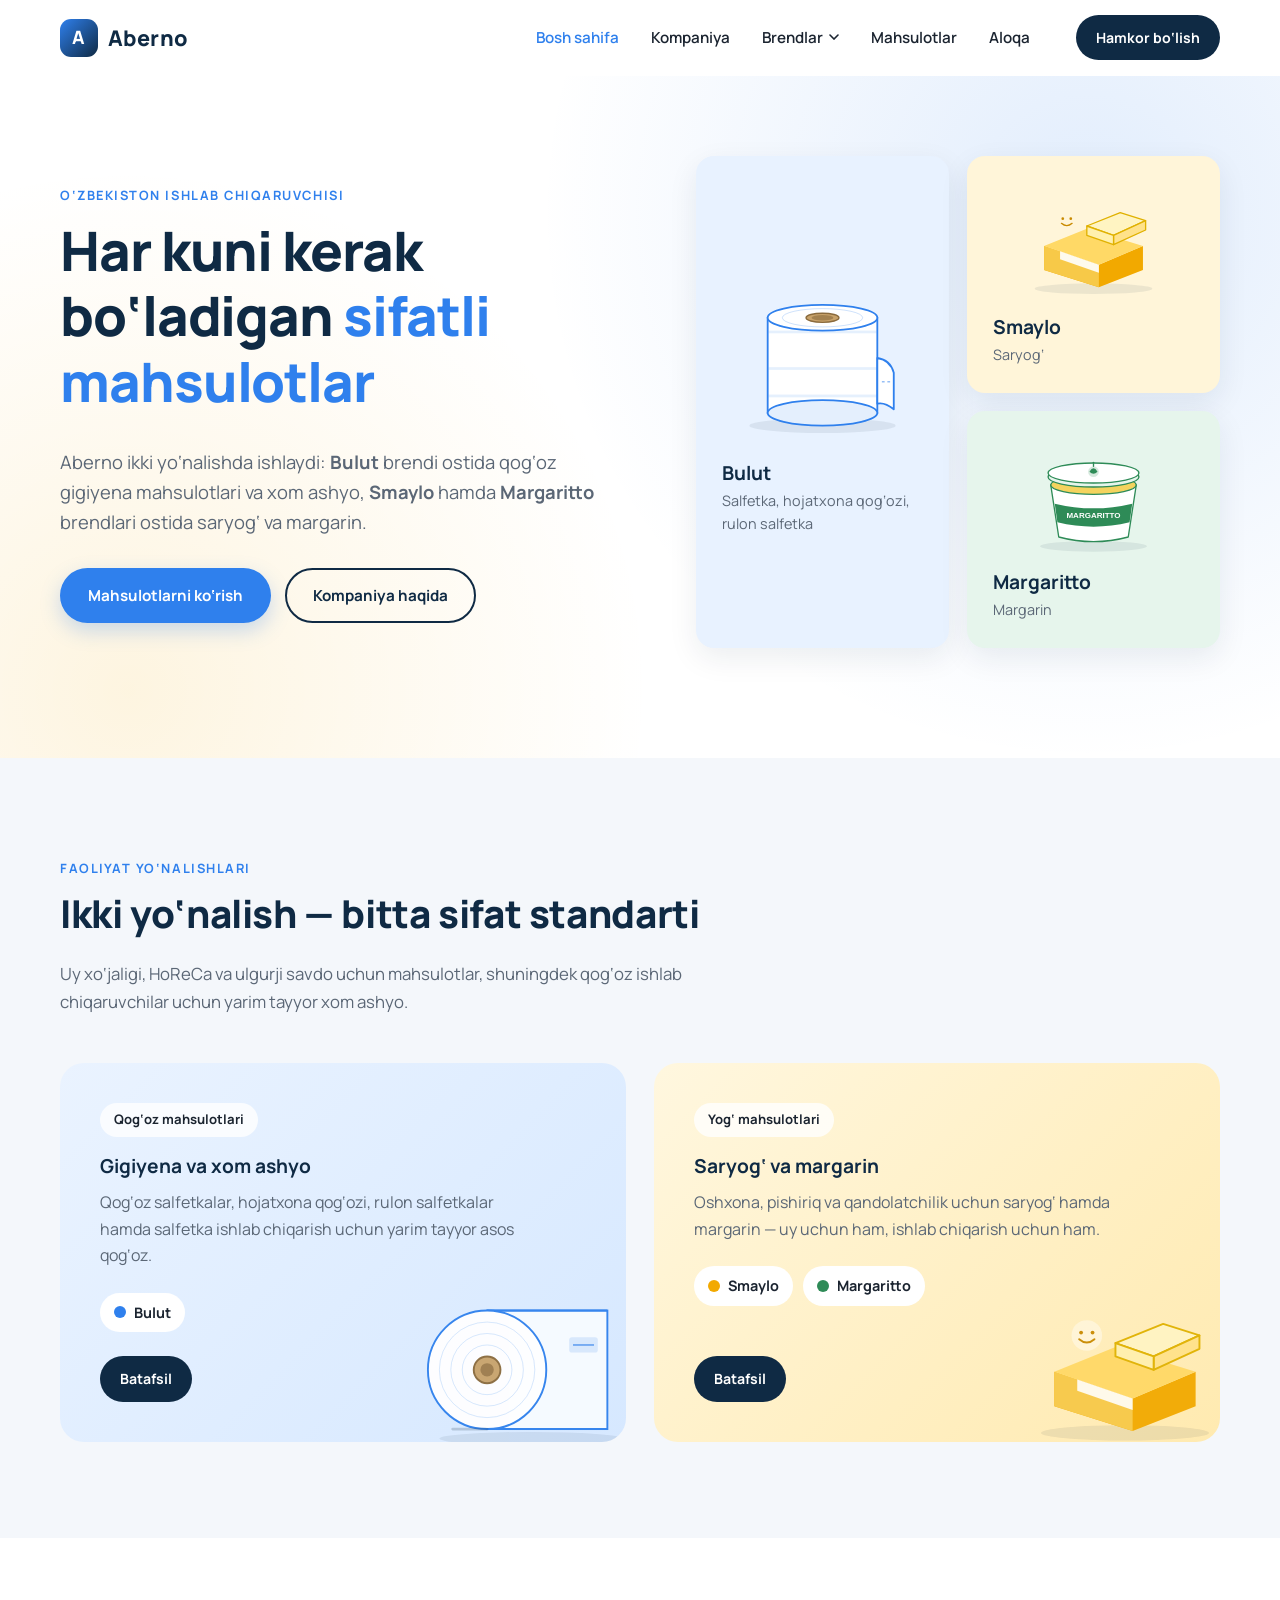
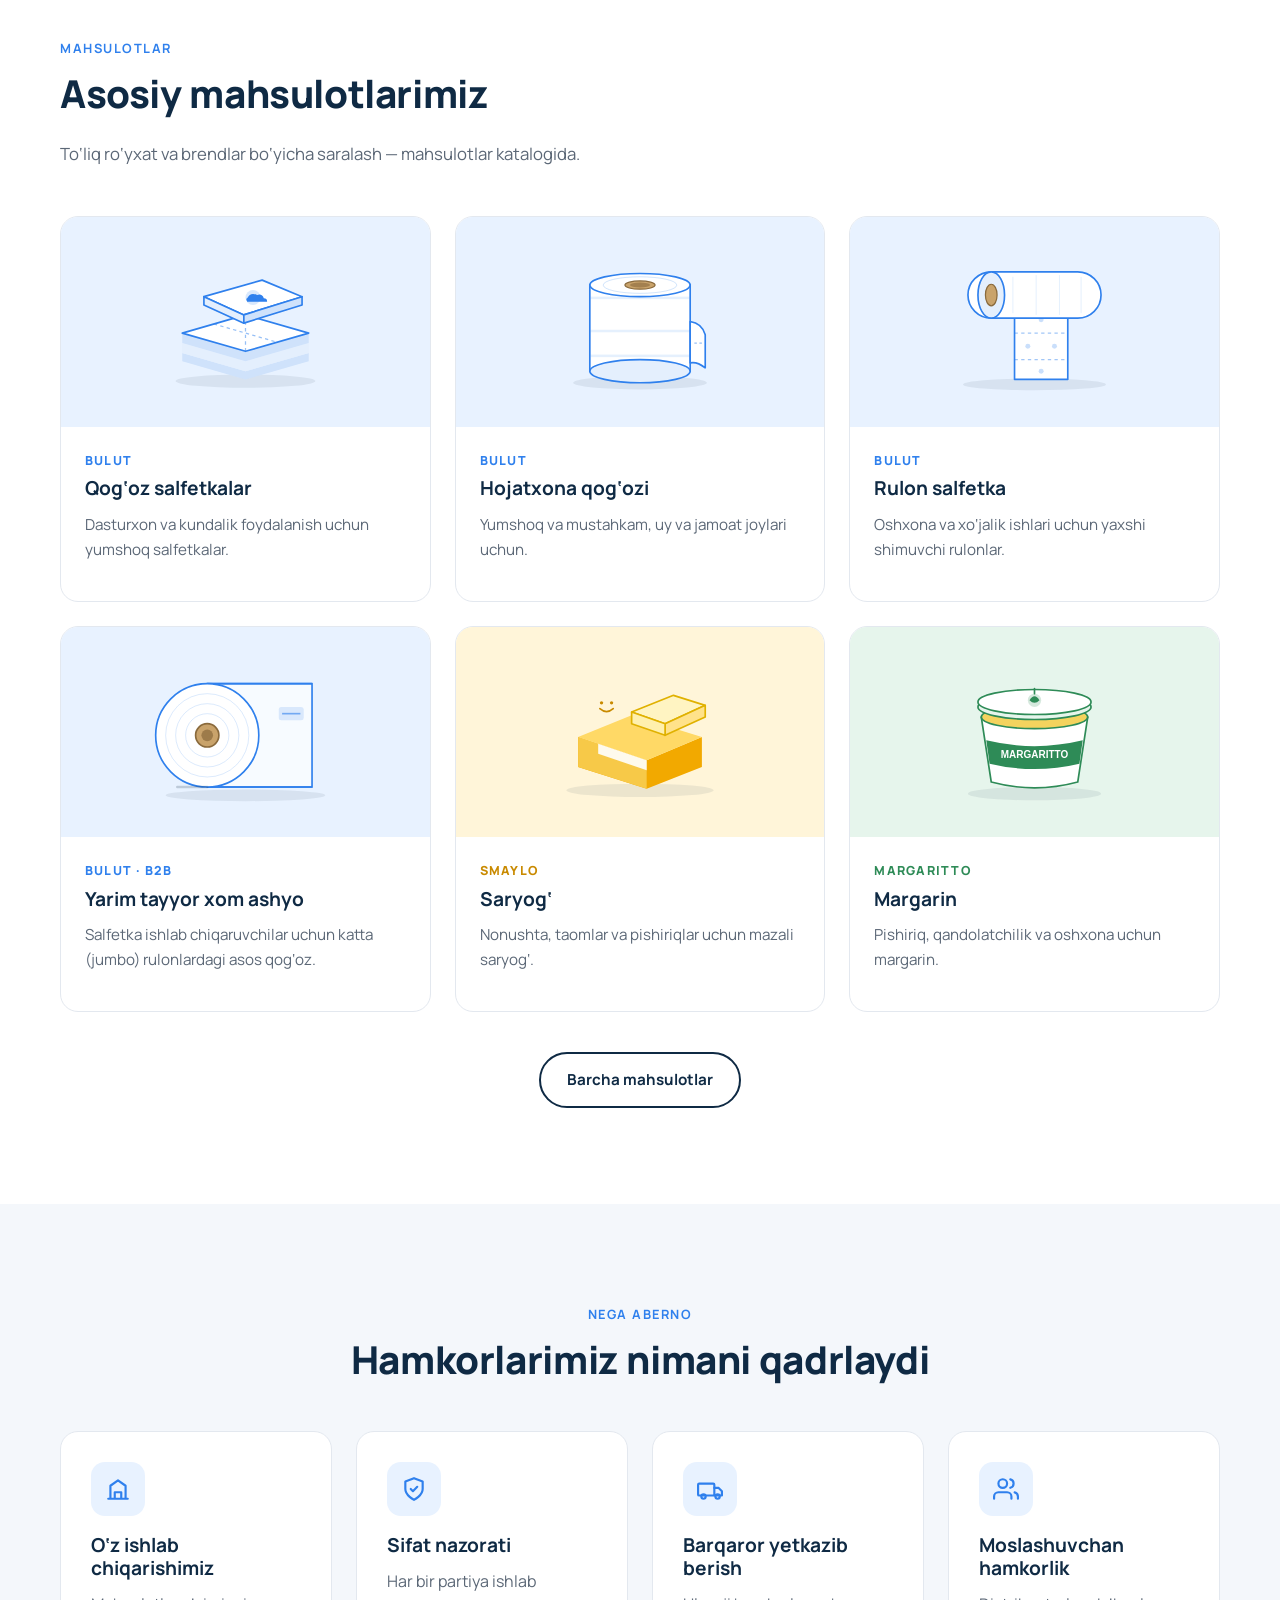
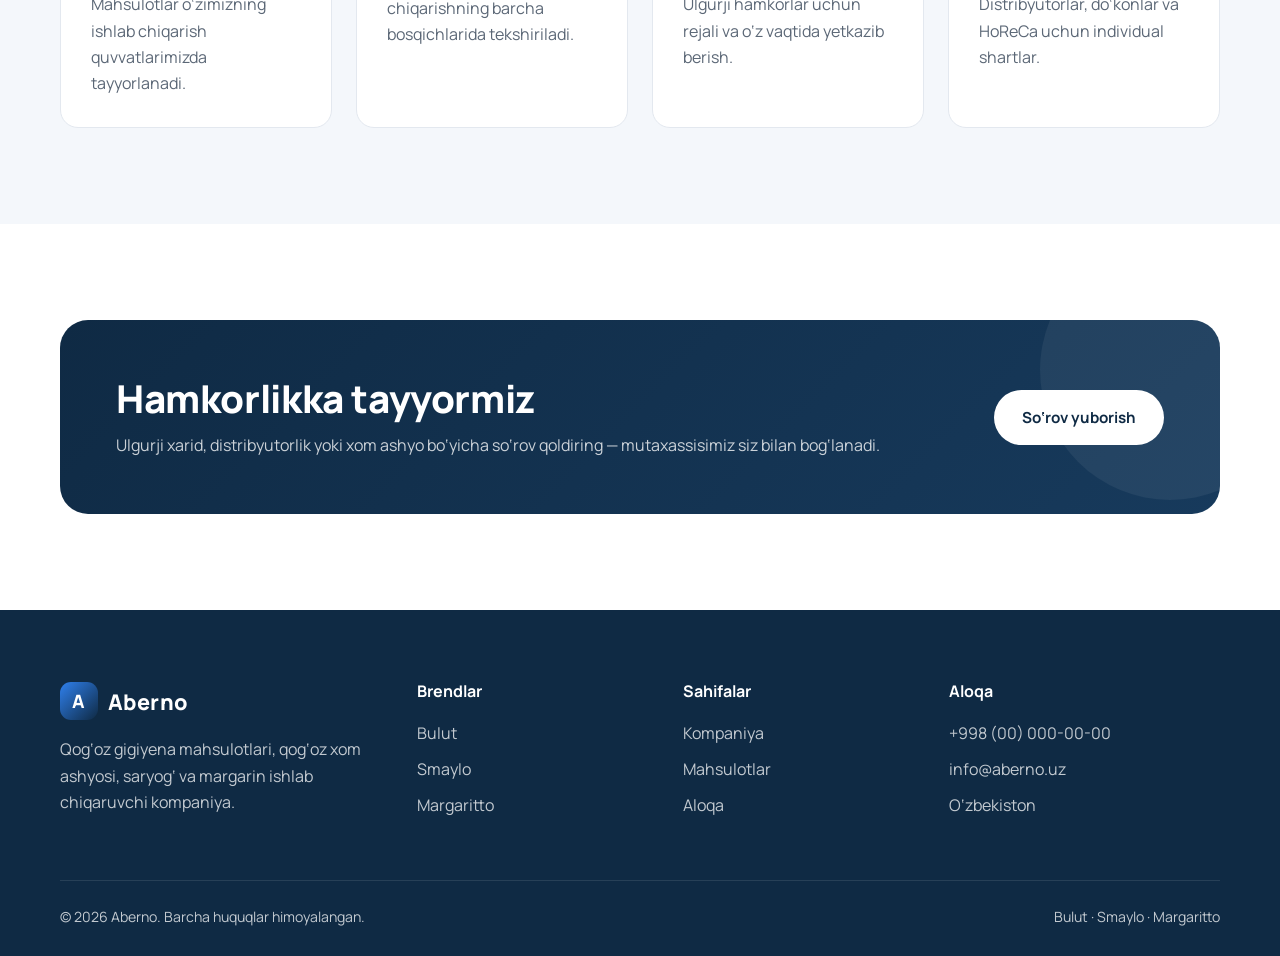
==== index.html @ 09df4577 "Aberno sayti: 7 sahifa, uslublar, skriptlar va rasmlar" ====
<!DOCTYPE html>
<html lang="uz">
<head>
  <meta charset="UTF-8">
  <meta name="viewport" content="width=device-width, initial-scale=1.0">
  <title>Aberno — qog‘oz va yog‘ mahsulotlari ishlab chiqaruvchi</title>
  <meta name="description" content="Aberno — Bulut brendi ostida qog‘oz salfetka, hojatxona qog‘ozi, rulon salfetka va xom ashyo; Smaylo va Margaritto brendlari ostida saryog‘ va margarin ishlab chiqaradi.">
  <link rel="icon" href="img/favicon.svg" type="image/svg+xml">
  <link rel="preconnect" href="https://fonts.googleapis.com">
  <link rel="preconnect" href="https://fonts.gstatic.com" crossorigin>
  <link href="https://fonts.googleapis.com/css2?family=Manrope:wght@400;500;600;700;800&display=swap" rel="stylesheet">
  <link rel="stylesheet" href="css/style.css">
</head>
<body>

  <!-- ===== Header ===== -->
  <header class="header">
    <div class="container header__inner">
      <a href="index.html" class="logo"><span class="logo__mark">A</span>Aberno</a>

      <nav class="nav" id="nav" aria-label="Asosiy menyu">
        <a href="index.html" class="nav__link">Bosh sahifa</a>
        <a href="about.html" class="nav__link">Kompaniya</a>
        <div class="nav__item">
          <button class="nav__link drop-toggle" aria-expanded="false" aria-haspopup="true">
            Brendlar
            <svg class="nav__caret" viewBox="0 0 10 6" fill="none"><path d="M1 1l4 4 4-4" stroke="currentColor" stroke-width="1.6" stroke-linecap="round"/></svg>
          </button>
          <div class="dropdown">
            <a href="bulut.html" class="dropdown__link"><span class="dot dot--bulut"></span><span><strong>Bulut</strong><small>Qog‘oz gigiyena mahsulotlari</small></span></a>
            <a href="smaylo.html" class="dropdown__link"><span class="dot dot--smaylo"></span><span><strong>Smaylo</strong><small>Saryog‘</small></span></a>
            <a href="margaritto.html" class="dropdown__link"><span class="dot dot--margaritto"></span><span><strong>Margaritto</strong><small>Margarin</small></span></a>
          </div>
        </div>
        <a href="products.html" class="nav__link">Mahsulotlar</a>
        <a href="contact.html" class="nav__link">Aloqa</a>
      </nav>

      <a href="contact.html" class="btn btn--dark btn--sm header__cta">Hamkor bo‘lish</a>
      <button class="burger" aria-label="Menyuni ochish" aria-controls="nav" aria-expanded="false"><span></span></button>
    </div>
  </header>

  <main>
    <!-- ===== Hero ===== -->
    <section class="hero">
      <div class="container hero__grid">
        <div class="reveal">
          <span class="eyebrow">O‘zbekiston ishlab chiqaruvchisi</span>
          <h1 class="hero__title">Har kuni kerak bo‘ladigan <span>sifatli mahsulotlar</span></h1>
          <p class="hero__lead">Aberno ikki yo‘nalishda ishlaydi: <strong>Bulut</strong> brendi ostida qog‘oz gigiyena mahsulotlari va xom ashyo, <strong>Smaylo</strong> hamda <strong>Margaritto</strong> brendlari ostida saryog‘ va margarin.</p>
          <div class="hero__actions">
            <a href="products.html" class="btn btn--primary">Mahsulotlarni ko‘rish</a>
            <a href="about.html" class="btn btn--outline">Kompaniya haqida</a>
          </div>
        </div>

        <div class="hero__visual reveal">
          <a href="bulut.html" class="hero-card hero-card--bulut">
            <img src="img/toilet-roll.svg" alt="Bulut hojatxona qog‘ozi">
            <h3>Bulut</h3>
            <p>Salfetka, hojatxona qog‘ozi, rulon salfetka</p>
          </a>
          <a href="smaylo.html" class="hero-card hero-card--smaylo">
            <img src="img/butter.svg" alt="Smaylo saryog‘i">
            <h3>Smaylo</h3>
            <p>Saryog‘</p>
          </a>
          <a href="margaritto.html" class="hero-card hero-card--margaritto">
            <img src="img/margarine.svg" alt="Margaritto margarini">
            <h3>Margaritto</h3>
            <p>Margarin</p>
          </a>
        </div>
      </div>
    </section>

    <!-- ===== Yo'nalishlar ===== -->
    <section class="section section--soft">
      <div class="container">
        <div class="section-head reveal">
          <span class="eyebrow">Faoliyat yo‘nalishlari</span>
          <h2>Ikki yo‘nalish — bitta sifat standarti</h2>
          <p>Uy xo‘jaligi, HoReCa va ulgurji savdo uchun mahsulotlar, shuningdek qog‘oz ishlab chiqaruvchilar uchun yarim tayyor xom ashyo.</p>
        </div>

        <div class="directions">
          <article class="direction direction--paper reveal">
            <span class="direction__tag">Qog‘oz mahsulotlari</span>
            <h3>Gigiyena va xom ashyo</h3>
            <p>Qog‘oz salfetkalar, hojatxona qog‘ozi, rulon salfetkalar hamda salfetka ishlab chiqarish uchun yarim tayyor asos qog‘oz.</p>
            <div class="direction__brands">
              <a href="bulut.html" class="chip"><span class="dot dot--bulut"></span>Bulut</a>
            </div>
            <a href="bulut.html" class="btn btn--dark btn--sm">Batafsil</a>
            <img class="direction__img" src="img/jumbo-roll.svg" alt="" aria-hidden="true">
          </article>

          <article class="direction direction--dairy reveal">
            <span class="direction__tag">Yog‘ mahsulotlari</span>
            <h3>Saryog‘ va margarin</h3>
            <p>Oshxona, pishiriq va qandolatchilik uchun saryog‘ hamda margarin — uy uchun ham, ishlab chiqarish uchun ham.</p>
            <div class="direction__brands">
              <a href="smaylo.html" class="chip"><span class="dot dot--smaylo"></span>Smaylo</a>
              <a href="margaritto.html" class="chip"><span class="dot dot--margaritto"></span>Margaritto</a>
            </div>
            <a href="products.html#yog" class="btn btn--dark btn--sm">Batafsil</a>
            <img class="direction__img" src="img/butter.svg" alt="" aria-hidden="true">
          </article>
        </div>
      </div>
    </section>

    <!-- ===== Mahsulotlar ===== -->
    <section class="section">
      <div class="container">
        <div class="section-head reveal">
          <span class="eyebrow">Mahsulotlar</span>
          <h2>Asosiy mahsulotlarimiz</h2>
          <p>To‘liq ro‘yxat va brendlar bo‘yicha saralash — mahsulotlar katalogida.</p>
        </div>

        <div class="grid grid--3">
          <article class="product reveal" data-brand="bulut">
            <div class="product__media"><img src="img/napkin.svg" alt="Qog‘oz salfetka"></div>
            <div class="product__body">
              <span class="product__brand">Bulut</span>
              <h3>Qog‘oz salfetkalar</h3>
              <p>Dasturxon va kundalik foydalanish uchun yumshoq salfetkalar.</p>
            </div>
          </article>
          <article class="product reveal" data-brand="bulut">
            <div class="product__media"><img src="img/toilet-roll.svg" alt="Hojatxona qog‘ozi"></div>
            <div class="product__body">
              <span class="product__brand">Bulut</span>
              <h3>Hojatxona qog‘ozi</h3>
              <p>Yumshoq va mustahkam, uy va jamoat joylari uchun.</p>
            </div>
          </article>
          <article class="product reveal" data-brand="bulut">
            <div class="product__media"><img src="img/towel-roll.svg" alt="Rulon salfetka"></div>
            <div class="product__body">
              <span class="product__brand">Bulut</span>
              <h3>Rulon salfetka</h3>
              <p>Oshxona va xo‘jalik ishlari uchun yaxshi shimuvchi rulonlar.</p>
            </div>
          </article>
          <article class="product reveal" data-brand="bulut">
            <div class="product__media"><img src="img/jumbo-roll.svg" alt="Yarim tayyor qog‘oz rulon"></div>
            <div class="product__body">
              <span class="product__brand">Bulut · B2B</span>
              <h3>Yarim tayyor xom ashyo</h3>
              <p>Salfetka ishlab chiqaruvchilar uchun katta (jumbo) rulonlardagi asos qog‘oz.</p>
            </div>
          </article>
          <article class="product reveal" data-brand="smaylo">
            <div class="product__media"><img src="img/butter.svg" alt="Smaylo saryog‘i"></div>
            <div class="product__body">
              <span class="product__brand">Smaylo</span>
              <h3>Saryog‘</h3>
              <p>Nonushta, taomlar va pishiriqlar uchun mazali saryog‘.</p>
            </div>
          </article>
          <article class="product reveal" data-brand="margaritto">
            <div class="product__media"><img src="img/margarine.svg" alt="Margaritto margarini"></div>
            <div class="product__body">
              <span class="product__brand">Margaritto</span>
              <h3>Margarin</h3>
              <p>Pishiriq, qandolatchilik va oshxona uchun margarin.</p>
            </div>
          </article>
        </div>

        <div style="text-align:center; margin-top:40px;">
          <a href="products.html" class="btn btn--outline">Barcha mahsulotlar</a>
        </div>
      </div>
    </section>

    <!-- ===== Nega Aberno ===== -->
    <section class="section section--soft">
      <div class="container">
        <div class="section-head section-head--center reveal">
          <span class="eyebrow">Nega Aberno</span>
          <h2>Hamkorlarimiz nimani qadrlaydi</h2>
        </div>
        <div class="grid grid--4">
          <div class="card reveal">
            <div class="card__icon"><svg viewBox="0 0 24 24" fill="none" stroke="currentColor" stroke-width="2" stroke-linecap="round" stroke-linejoin="round"><path d="M3 21h18M5 21V9l7-5 7 5v12M9 21v-6h6v6"/></svg></div>
            <h3>O‘z ishlab chiqarishimiz</h3>
            <p>Mahsulotlar o‘zimizning ishlab chiqarish quvvatlarimizda tayyorlanadi.</p>
          </div>
          <div class="card reveal">
            <div class="card__icon"><svg viewBox="0 0 24 24" fill="none" stroke="currentColor" stroke-width="2" stroke-linecap="round" stroke-linejoin="round"><path d="M12 22s8-4 8-10V5l-8-3-8 3v7c0 6 8 10 8 10z"/><path d="M9 12l2 2 4-4"/></svg></div>
            <h3>Sifat nazorati</h3>
            <p>Har bir partiya ishlab chiqarishning barcha bosqichlarida tekshiriladi.</p>
          </div>
          <div class="card reveal">
            <div class="card__icon"><svg viewBox="0 0 24 24" fill="none" stroke="currentColor" stroke-width="2" stroke-linecap="round" stroke-linejoin="round"><rect x="1" y="7" width="15" height="11" rx="1"/><path d="M16 11h4l3 3v4h-7"/><circle cx="6" cy="19" r="2"/><circle cx="19" cy="19" r="2"/></svg></div>
            <h3>Barqaror yetkazib berish</h3>
            <p>Ulgurji hamkorlar uchun rejali va o‘z vaqtida yetkazib berish.</p>
          </div>
          <div class="card reveal">
            <div class="card__icon"><svg viewBox="0 0 24 24" fill="none" stroke="currentColor" stroke-width="2" stroke-linecap="round" stroke-linejoin="round"><path d="M17 21v-2a4 4 0 0 0-4-4H5a4 4 0 0 0-4 4v2"/><circle cx="9" cy="7" r="4"/><path d="M23 21v-2a4 4 0 0 0-3-3.87M16 3.13a4 4 0 0 1 0 7.75"/></svg></div>
            <h3>Moslashuvchan hamkorlik</h3>
            <p>Distribyutorlar, do‘konlar va HoReCa uchun individual shartlar.</p>
          </div>
        </div>
      </div>
    </section>

    <!-- ===== CTA ===== -->
    <section class="section">
      <div class="container">
        <div class="cta reveal">
          <div>
            <h2>Hamkorlikka tayyormiz</h2>
            <p>Ulgurji xarid, distribyutorlik yoki xom ashyo bo‘yicha so‘rov qoldiring — mutaxassisimiz siz bilan bog‘lanadi.</p>
          </div>
          <div class="cta__actions">
            <a href="contact.html" class="btn btn--light">So‘rov yuborish</a>
          </div>
        </div>
      </div>
    </section>
  </main>

  <!-- ===== Footer ===== -->
  <footer class="footer">
    <div class="container">
      <div class="footer__grid">
        <div>
          <a href="index.html" class="logo"><span class="logo__mark">A</span>Aberno</a>
          <p>Qog‘oz gigiyena mahsulotlari, qog‘oz xom ashyosi, saryog‘ va margarin ishlab chiqaruvchi kompaniya.</p>
        </div>
        <div>
          <h4>Brendlar</h4>
          <ul>
            <li><a href="bulut.html">Bulut</a></li>
            <li><a href="smaylo.html">Smaylo</a></li>
            <li><a href="margaritto.html">Margaritto</a></li>
          </ul>
        </div>
        <div>
          <h4>Sahifalar</h4>
          <ul>
            <li><a href="about.html">Kompaniya</a></li>
            <li><a href="products.html">Mahsulotlar</a></li>
            <li><a href="contact.html">Aloqa</a></li>
          </ul>
        </div>
        <div>
          <h4>Aloqa</h4>
          <ul>
            <li><a href="tel:+998000000000">+998 (00) 000-00-00</a></li>
            <li><a href="mailto:info@aberno.uz">info@aberno.uz</a></li>
            <li>O‘zbekiston</li>
          </ul>
        </div>
      </div>
      <div class="footer__bottom">
        <span>© <span data-year></span> Aberno. Barcha huquqlar himoyalangan.</span>
        <span>Bulut · Smaylo · Margaritto</span>
      </div>
    </div>
  </footer>

  <script src="js/main.js"></script>
</body>
</html>
---- css/style.css ----
/* ==========================================================
   Aberno — umumiy uslublar
   ========================================================== */

:root {
  --navy: #0f2a44;
  --navy-2: #173a5c;
  --ink: #1b2430;
  --muted: #5b6776;
  --line: #e3e8ef;
  --soft: #f4f7fb;
  --white: #ffffff;

  --bulut: #2f80ed;
  --bulut-soft: #e8f2ff;
  --smaylo: #f2a900;
  --smaylo-soft: #fff5d9;
  --margaritto: #2e8b57;
  --margaritto-soft: #e6f5ec;

  --accent: var(--bulut);
  --accent-soft: var(--bulut-soft);

  --radius: 18px;
  --radius-sm: 10px;
  --shadow: 0 10px 30px rgba(15, 42, 68, .08);
  --shadow-lg: 0 20px 50px rgba(15, 42, 68, .14);
  --container: 1200px;
  --header-h: 76px;
}

/* Brend sahifalari uchun aksent rangi */
body.theme-bulut      { --accent: var(--bulut);      --accent-soft: var(--bulut-soft); }
body.theme-smaylo     { --accent: var(--smaylo);     --accent-soft: var(--smaylo-soft); }
body.theme-margaritto { --accent: var(--margaritto); --accent-soft: var(--margaritto-soft); }

*, *::before, *::after { box-sizing: border-box; }

html { scroll-behavior: smooth; }

body {
  margin: 0;
  font-family: "Manrope", system-ui, -apple-system, "Segoe UI", sans-serif;
  font-size: 16px;
  line-height: 1.65;
  color: var(--ink);
  background: var(--white);
  -webkit-font-smoothing: antialiased;
}

img { max-width: 100%; display: block; }
a { color: inherit; text-decoration: none; }
h1, h2, h3, h4 { line-height: 1.2; margin: 0 0 .6em; color: var(--navy); }
h1 { font-size: clamp(2rem, 4.5vw, 3.4rem); font-weight: 800; letter-spacing: -.02em; }
h2 { font-size: clamp(1.6rem, 3vw, 2.4rem); font-weight: 800; letter-spacing: -.01em; }
h3 { font-size: 1.2rem; font-weight: 700; }
p  { margin: 0 0 1em; }

.container {
  width: 100%;
  max-width: var(--container);
  margin: 0 auto;
  padding: 0 20px;
}

.section { padding: 96px 0; }
.section--soft { background: var(--soft); }
.section--tight { padding: 64px 0; }

.section-head { max-width: 680px; margin-bottom: 48px; }
.section-head--center { text-align: center; margin-left: auto; margin-right: auto; }
.section-head p { color: var(--muted); font-size: 1.05rem; }

.eyebrow {
  display: inline-block;
  font-size: .8rem;
  font-weight: 700;
  letter-spacing: .12em;
  text-transform: uppercase;
  color: var(--accent);
  margin-bottom: 12px;
}

/* ---------- Tugmalar ---------- */
.btn {
  display: inline-flex;
  align-items: center;
  gap: 8px;
  padding: 13px 26px;
  border-radius: 999px;
  font-weight: 700;
  font-size: .95rem;
  border: 2px solid transparent;
  cursor: pointer;
  transition: transform .2s, background .2s, color .2s, box-shadow .2s;
  font-family: inherit;
}
.btn:hover { transform: translateY(-2px); }
.btn--primary { background: var(--accent); color: var(--white); box-shadow: 0 8px 20px rgba(47, 128, 237, .25); }
.btn--primary:hover { box-shadow: 0 12px 26px rgba(47, 128, 237, .35); }
.theme-smaylo .btn--primary { color: var(--navy); box-shadow: 0 8px 20px rgba(242, 169, 0, .3); }
.theme-margaritto .btn--primary { box-shadow: 0 8px 20px rgba(46, 139, 87, .3); }
.btn--dark { background: var(--navy); color: var(--white); }
.btn--outline { border-color: currentColor; color: var(--navy); background: transparent; }
.btn--outline:hover { background: var(--navy); color: var(--white); border-color: var(--navy); }
.btn--light { background: var(--white); color: var(--navy); }
.btn--sm { padding: 9px 18px; font-size: .88rem; }

.link-arrow {
  display: inline-flex;
  align-items: center;
  gap: 6px;
  font-weight: 700;
  color: var(--accent);
}
.link-arrow::after { content: "→"; transition: transform .2s; }
.link-arrow:hover::after { transform: translateX(4px); }

/* ---------- Header ---------- */
.header {
  position: sticky;
  top: 0;
  z-index: 100;
  height: var(--header-h);
  background: rgba(255, 255, 255, .92);
  backdrop-filter: blur(10px);
  border-bottom: 1px solid transparent;
  transition: border-color .2s, box-shadow .2s;
}
.header.is-scrolled { border-color: var(--line); box-shadow: 0 4px 20px rgba(15, 42, 68, .06); }
.header__inner {
  height: 100%;
  display: flex;
  align-items: center;
  gap: 32px;
}

.logo {
  display: inline-flex;
  align-items: center;
  gap: 10px;
  font-weight: 800;
  font-size: 1.35rem;
  letter-spacing: .02em;
  color: var(--navy);
}
.logo__mark {
  width: 38px;
  height: 38px;
  border-radius: 11px;
  display: grid;
  place-items: center;
  color: var(--white);
  font-size: 1.15rem;
  background: linear-gradient(135deg, var(--bulut), var(--navy));
}

.nav { display: flex; align-items: center; gap: 4px; margin-left: auto; }
.nav__link {
  display: inline-flex;
  align-items: center;
  gap: 6px;
  padding: 10px 14px;
  border-radius: 999px;
  font-weight: 600;
  font-size: .95rem;
  color: var(--ink);
  background: none;
  border: 0;
  cursor: pointer;
  font-family: inherit;
  transition: background .2s, color .2s;
}
.nav__link:hover { background: var(--soft); }
.nav__link.is-active { color: var(--bulut); }

.nav__item { position: relative; }
.nav__caret { width: 10px; transition: transform .2s; }
.nav__item.is-open .nav__caret { transform: rotate(180deg); }

.dropdown {
  position: absolute;
  top: calc(100% + 10px);
  left: 50%;
  transform: translate(-50%, 8px);
  min-width: 290px;
  padding: 10px;
  background: var(--white);
  border: 1px solid var(--line);
  border-radius: var(--radius);
  box-shadow: var(--shadow-lg);
  opacity: 0;
  visibility: hidden;
  transition: opacity .2s, transform .2s, visibility .2s;
}
.nav__item.is-open .dropdown {
  opacity: 1;
  visibility: visible;
  transform: translate(-50%, 0);
}
.dropdown__link {
  display: flex;
  align-items: center;
  gap: 12px;
  padding: 10px 12px;
  border-radius: var(--radius-sm);
  transition: background .2s;
}
.dropdown__link:hover { background: var(--soft); }
.dropdown__link strong { display: block; font-size: .95rem; color: var(--navy); }
.dropdown__link small { color: var(--muted); font-size: .8rem; }
.dot { width: 12px; height: 12px; border-radius: 50%; flex-shrink: 0; }
.dot--bulut { background: var(--bulut); }
.dot--smaylo { background: var(--smaylo); }
.dot--margaritto { background: var(--margaritto); }

.header__cta { flex-shrink: 0; }

.burger {
  display: none;
  width: 44px;
  height: 44px;
  margin-left: auto;
  border: 0;
  border-radius: 12px;
  background: var(--soft);
  cursor: pointer;
  position: relative;
}
.burger span,
.burger span::before,
.burger span::after {
  position: absolute;
  left: 50%;
  width: 20px;
  height: 2px;
  background: var(--navy);
  border-radius: 2px;
  transform: translateX(-50%);
  transition: transform .25s, background .25s;
  content: "";
}
.burger span { top: 50%; margin-top: -1px; }
.burger span::before { top: -6px; left: 0; transform: none; }
.burger span::after { top: 6px; left: 0; transform: none; }
.burger.is-active span { background: transparent; }
.burger.is-active span::before { transform: translateY(6px) rotate(45deg); }
.burger.is-active span::after { transform: translateY(-6px) rotate(-45deg); }

/* ---------- Hero ---------- */
.hero {
  position: relative;
  overflow: hidden;
  padding: 80px 0 110px;
  background:
    radial-gradient(circle at 85% 20%, rgba(47, 128, 237, .14), transparent 45%),
    radial-gradient(circle at 10% 90%, rgba(242, 169, 0, .12), transparent 40%),
    var(--white);
}
.hero__grid {
  display: grid;
  grid-template-columns: 1.05fr .95fr;
  gap: 56px;
  align-items: center;
}
.hero__lead { font-size: 1.15rem; color: var(--muted); max-width: 540px; }
.hero__actions { display: flex; flex-wrap: wrap; gap: 14px; margin-top: 30px; }
.hero__title span { color: var(--bulut); }

.hero__visual {
  display: grid;
  grid-template-columns: 1fr 1fr;
  gap: 18px;
}
.hero-card {
  border-radius: var(--radius);
  padding: 26px;
  box-shadow: var(--shadow);
  transition: transform .3s;
}
.hero-card:hover { transform: translateY(-6px); }
.hero-card img { height: 120px; margin: 0 auto 14px; }
.hero-card h3 { margin-bottom: 4px; }
.hero-card p { margin: 0; font-size: .9rem; color: var(--muted); }
.hero-card--bulut { background: var(--bulut-soft); grid-row: span 2; display: flex; flex-direction: column; justify-content: center; }
.hero-card--bulut img { height: 180px; }
.hero-card--smaylo { background: var(--smaylo-soft); }
.hero-card--margaritto { background: var(--margaritto-soft); }

/* ---------- Page hero (ichki sahifalar) ---------- */
.page-hero {
  padding: 72px 0 64px;
  background: linear-gradient(180deg, var(--accent-soft), var(--white));
}
.page-hero--dark {
  background: linear-gradient(135deg, var(--navy), var(--navy-2));
  color: var(--white);
}
.page-hero--dark h1 { color: var(--white); }
.page-hero--dark .page-hero__lead { color: rgba(255, 255, 255, .78); }
.page-hero__lead { font-size: 1.12rem; color: var(--muted); max-width: 640px; }

.breadcrumbs {
  display: flex;
  flex-wrap: wrap;
  gap: 8px;
  font-size: .88rem;
  color: var(--muted);
  margin-bottom: 20px;
}
.breadcrumbs a:hover { color: var(--accent); }
.breadcrumbs span::before { content: "/"; margin-right: 8px; opacity: .5; }
.page-hero--dark .breadcrumbs { color: rgba(255, 255, 255, .7); }

.brand-hero__grid {
  display: grid;
  grid-template-columns: 1.1fr .9fr;
  gap: 48px;
  align-items: center;
}
.brand-hero__art {
  background: var(--white);
  border-radius: 28px;
  padding: 40px;
  box-shadow: var(--shadow-lg);
}
.brand-badge {
  display: inline-flex;
  align-items: center;
  gap: 10px;
  padding: 8px 16px 8px 8px;
  border-radius: 999px;
  background: var(--white);
  box-shadow: var(--shadow);
  font-weight: 700;
  margin-bottom: 22px;
}
.brand-badge__icon {
  width: 32px;
  height: 32px;
  border-radius: 50%;
  display: grid;
  place-items: center;
  background: var(--accent);
  color: var(--white);
  font-size: .9rem;
}

/* ---------- Yo'nalishlar ---------- */
.directions {
  display: grid;
  grid-template-columns: repeat(2, 1fr);
  gap: 28px;
}
.direction {
  position: relative;
  padding: 40px;
  border-radius: 24px;
  overflow: hidden;
  display: flex;
  flex-direction: column;
  min-height: 360px;
}
.direction--paper { background: linear-gradient(135deg, #eaf3ff, #d6e8ff); }
.direction--dairy { background: linear-gradient(135deg, #fff7df, #ffeab0); }
.direction__tag {
  align-self: flex-start;
  padding: 6px 14px;
  border-radius: 999px;
  background: rgba(255, 255, 255, .8);
  font-size: .82rem;
  font-weight: 700;
  margin-bottom: 18px;
}
.direction p { color: var(--muted); max-width: 420px; }
.direction__brands { display: flex; flex-wrap: wrap; gap: 10px; margin: 8px 0 24px; }
.chip {
  display: inline-flex;
  align-items: center;
  gap: 8px;
  padding: 8px 14px;
  background: var(--white);
  border-radius: 999px;
  font-weight: 700;
  font-size: .9rem;
  transition: transform .2s;
}
.chip:hover { transform: translateY(-2px); }
.direction__img {
  position: absolute;
  right: -10px;
  bottom: -10px;
  width: 210px;
  opacity: .95;
}
.direction .btn { margin-top: auto; align-self: flex-start; }

/* ---------- Kartalar ---------- */
.grid { display: grid; gap: 24px; }
.grid--2 { grid-template-columns: repeat(2, 1fr); }
.grid--3 { grid-template-columns: repeat(3, 1fr); }
.grid--4 { grid-template-columns: repeat(4, 1fr); }

.card {
  background: var(--white);
  border: 1px solid var(--line);
  border-radius: var(--radius);
  padding: 30px;
  transition: transform .25s, box-shadow .25s, border-color .25s;
}
.card:hover { transform: translateY(-4px); box-shadow: var(--shadow); border-color: transparent; }
.card p { color: var(--muted); margin: 0; }
.card__icon {
  width: 54px;
  height: 54px;
  border-radius: 14px;
  display: grid;
  place-items: center;
  background: var(--accent-soft);
  color: var(--accent);
  margin-bottom: 18px;
}
.card__icon svg { width: 26px; height: 26px; }

/* Mahsulot kartasi */
.product {
  background: var(--white);
  border: 1px solid var(--line);
  border-radius: var(--radius);
  overflow: hidden;
  display: flex;
  flex-direction: column;
  transition: transform .25s, box-shadow .25s;
}
.product:hover { transform: translateY(-5px); box-shadow: var(--shadow-lg); }
.product__media {
  padding: 30px;
  display: grid;
  place-items: center;
  height: 210px;
  background: var(--soft);
}
.product__media img { max-height: 150px; }
.product[data-brand="bulut"] .product__media { background: var(--bulut-soft); }
.product[data-brand="smaylo"] .product__media { background: var(--smaylo-soft); }
.product[data-brand="margaritto"] .product__media { background: var(--margaritto-soft); }
.product__body { padding: 24px; display: flex; flex-direction: column; flex: 1; }
.product__brand {
  font-size: .78rem;
  font-weight: 800;
  letter-spacing: .1em;
  text-transform: uppercase;
  margin-bottom: 6px;
}
.product[data-brand="bulut"] .product__brand { color: var(--bulut); }
.product[data-brand="smaylo"] .product__brand { color: #c98a00; }
.product[data-brand="margaritto"] .product__brand { color: var(--margaritto); }
.product__body p { color: var(--muted); font-size: .95rem; }
.product__tags { display: flex; flex-wrap: wrap; gap: 6px; margin-top: auto; padding-top: 10px; }
.tag {
  font-size: .78rem;
  font-weight: 600;
  padding: 4px 10px;
  border-radius: 999px;
  background: var(--soft);
  color: var(--muted);
}

/* Filtr */
.filters { display: flex; flex-wrap: wrap; gap: 10px; margin-bottom: 36px; }
.filter-btn {
  padding: 10px 20px;
  border-radius: 999px;
  border: 1px solid var(--line);
  background: var(--white);
  font-family: inherit;
  font-weight: 700;
  font-size: .92rem;
  color: var(--ink);
  cursor: pointer;
  transition: all .2s;
}
.filter-btn:hover { border-color: var(--navy); }
.filter-btn.is-active { background: var(--navy); color: var(--white); border-color: var(--navy); }
.product.is-hidden { display: none; }

/* ---------- Afzalliklar / raqamlar ---------- */
.features-split {
  display: grid;
  grid-template-columns: 1fr 1fr;
  gap: 56px;
  align-items: center;
}
.check-list { list-style: none; padding: 0; margin: 24px 0 0; display: grid; gap: 14px; }
.check-list li { display: flex; gap: 12px; align-items: flex-start; }
.check-list li::before {
  content: "✓";
  flex-shrink: 0;
  width: 26px;
  height: 26px;
  border-radius: 50%;
  display: grid;
  place-items: center;
  font-size: .8rem;
  font-weight: 800;
  background: var(--accent-soft);
  color: var(--accent);
  margin-top: 1px;
}

.process {
  display: grid;
  grid-template-columns: repeat(4, 1fr);
  gap: 24px;
  counter-reset: step;
}
.process__step {
  position: relative;
  padding: 28px;
  border-radius: var(--radius);
  background: var(--white);
  border: 1px solid var(--line);
}
.process__step::before {
  counter-increment: step;
  content: "0" counter(step);
  display: block;
  font-size: 2rem;
  font-weight: 800;
  color: var(--accent);
  opacity: .35;
  margin-bottom: 10px;
}
.process__step p { color: var(--muted); margin: 0; font-size: .95rem; }

.panel {
  border-radius: 24px;
  padding: 40px;
  background: var(--accent-soft);
}
.panel img { max-height: 280px; margin: 0 auto; }

/* ---------- CTA ---------- */
.cta {
  border-radius: 28px;
  padding: 56px;
  background: linear-gradient(135deg, var(--navy), var(--navy-2));
  color: var(--white);
  display: grid;
  grid-template-columns: 1.4fr auto;
  gap: 32px;
  align-items: center;
  position: relative;
  overflow: hidden;
}
.cta::after {
  content: "";
  position: absolute;
  right: -80px;
  top: -80px;
  width: 260px;
  height: 260px;
  border-radius: 50%;
  background: rgba(255, 255, 255, .06);
}
.cta h2 { color: var(--white); margin-bottom: 10px; }
.cta p { color: rgba(255, 255, 255, .78); margin: 0; }
.cta__actions { display: flex; gap: 12px; flex-wrap: wrap; position: relative; z-index: 1; }

/* ---------- Aloqa ---------- */
.contact-grid {
  display: grid;
  grid-template-columns: .9fr 1.1fr;
  gap: 40px;
  align-items: start;
}
.contact-list { display: grid; gap: 16px; }
.contact-item {
  display: flex;
  gap: 16px;
  padding: 22px;
  border-radius: var(--radius);
  border: 1px solid var(--line);
  background: var(--white);
}
.contact-item .card__icon { margin: 0; flex-shrink: 0; }
.contact-item h3 { font-size: 1rem; margin-bottom: 2px; }
.contact-item p { margin: 0; color: var(--muted); }

.form {
  padding: 36px;
  border-radius: 24px;
  background: var(--white);
  box-shadow: var(--shadow-lg);
  border: 1px solid var(--line);
}
.form__row { display: grid; grid-template-columns: 1fr 1fr; gap: 16px; }
.field { display: flex; flex-direction: column; gap: 6px; margin-bottom: 16px; }
.field label { font-weight: 700; font-size: .9rem; color: var(--navy); }
.field input,
.field select,
.field textarea {
  width: 100%;
  padding: 13px 16px;
  border-radius: 12px;
  border: 1.5px solid var(--line);
  background: var(--soft);
  font-family: inherit;
  font-size: .95rem;
  color: var(--ink);
  transition: border-color .2s, background .2s;
}
.field textarea { min-height: 130px; resize: vertical; }
.field input:focus,
.field select:focus,
.field textarea:focus { outline: none; border-color: var(--bulut); background: var(--white); }
.field.has-error input,
.field.has-error select,
.field.has-error textarea { border-color: #d64545; }
.field__error { font-size: .8rem; color: #d64545; min-height: 1em; }
.form__note { font-size: .82rem; color: var(--muted); margin: 12px 0 0; }
.form__success {
  display: none;
  padding: 16px 18px;
  border-radius: 12px;
  background: var(--margaritto-soft);
  color: #1f6b41;
  font-weight: 600;
  margin-bottom: 18px;
}
.form__success.is-visible { display: block; }

.map-placeholder {
  margin-top: 16px;
  height: 220px;
  border-radius: var(--radius);
  border: 1px dashed #b8c4d3;
  background:
    linear-gradient(90deg, rgba(15, 42, 68, .04) 1px, transparent 1px) 0 0 / 28px 28px,
    linear-gradient(rgba(15, 42, 68, .04) 1px, transparent 1px) 0 0 / 28px 28px,
    var(--soft);
  display: grid;
  place-items: center;
  color: var(--muted);
  font-weight: 600;
  text-align: center;
  padding: 20px;
}

/* ---------- FAQ ---------- */
.faq { display: grid; gap: 12px; max-width: 820px; margin: 0 auto; }
.faq__item {
  border: 1px solid var(--line);
  border-radius: var(--radius-sm);
  background: var(--white);
  overflow: hidden;
}
.faq__q {
  width: 100%;
  display: flex;
  justify-content: space-between;
  align-items: center;
  gap: 16px;
  padding: 20px 22px;
  background: none;
  border: 0;
  font-family: inherit;
  font-weight: 700;
  font-size: 1rem;
  color: var(--navy);
  text-align: left;
  cursor: pointer;
}
.faq__q::after { content: "+"; font-size: 1.4rem; color: var(--accent); transition: transform .2s; }
.faq__item.is-open .faq__q::after { transform: rotate(45deg); }
.faq__a {
  max-height: 0;
  overflow: hidden;
  transition: max-height .3s ease;
}
.faq__a p { padding: 0 22px 20px; margin: 0; color: var(--muted); }

/* ---------- Timeline / qadriyatlar ---------- */
.values { display: grid; grid-template-columns: repeat(4, 1fr); gap: 20px; }
.value {
  padding: 28px;
  border-radius: var(--radius);
  background: var(--white);
  border: 1px solid var(--line);
}
.value h3 { font-size: 1.05rem; }
.value p { color: var(--muted); font-size: .95rem; margin: 0; }

/* ---------- Footer ---------- */
.footer {
  background: var(--navy);
  color: rgba(255, 255, 255, .75);
  padding: 72px 0 28px;
  margin-top: 0;
}
.footer__grid {
  display: grid;
  grid-template-columns: 1.4fr 1fr 1fr 1.2fr;
  gap: 40px;
  padding-bottom: 48px;
  border-bottom: 1px solid rgba(255, 255, 255, .1);
}
.footer .logo { color: var(--white); margin-bottom: 16px; }
.footer h4 { color: var(--white); font-size: 1rem; margin-bottom: 18px; }
.footer ul { list-style: none; padding: 0; margin: 0; display: grid; gap: 10px; }
.footer a:hover { color: var(--white); }
.footer__bottom {
  display: flex;
  flex-wrap: wrap;
  justify-content: space-between;
  gap: 12px;
  padding-top: 24px;
  font-size: .88rem;
}

/* ---------- Scroll animatsiya ---------- */
.reveal { opacity: 0; transform: translateY(24px); transition: opacity .7s ease, transform .7s ease; }
.reveal.is-visible { opacity: 1; transform: none; }

.to-top {
  position: fixed;
  right: 20px;
  bottom: 20px;
  width: 46px;
  height: 46px;
  border-radius: 50%;
  border: 0;
  background: var(--navy);
  color: var(--white);
  font-size: 1.2rem;
  cursor: pointer;
  box-shadow: var(--shadow-lg);
  opacity: 0;
  visibility: hidden;
  transform: translateY(10px);
  transition: all .25s;
  z-index: 90;
}
.to-top.is-visible { opacity: 1; visibility: visible; transform: none; }

/* ==========================================================
   Moslashuvchan (responsive)
   ========================================================== */
@media (max-width: 1080px) {
  .grid--4, .values, .process { grid-template-columns: repeat(2, 1fr); }
  .footer__grid { grid-template-columns: 1fr 1fr; }
}

@media (max-width: 920px) {
  :root { --header-h: 68px; }
  .burger { display: block; }
  .header__cta { display: none; }

  .nav {
    position: fixed;
    top: var(--header-h);
    left: 0;
    right: 0;
    bottom: 0;
    flex-direction: column;
    align-items: stretch;
    gap: 4px;
    padding: 20px;
    background: var(--white);
    overflow-y: auto;
    transform: translateX(100%);
    transition: transform .3s ease;
  }
  .nav.is-open { transform: none; }
  .nav__link { width: 100%; justify-content: space-between; padding: 14px 16px; font-size: 1.05rem; border-radius: 12px; }
  .nav__item { width: 100%; }
  .dropdown {
    position: static;
    transform: none;
    min-width: 0;
    box-shadow: none;
    border: 0;
    padding: 0 0 0 10px;
    opacity: 1;
    visibility: visible;
    display: none;
  }
  .nav__item.is-open .dropdown { display: block; transform: none; }
  .nav .btn { margin-top: 12px; justify-content: center; }

  .hero__grid, .brand-hero__grid, .features-split, .contact-grid { grid-template-columns: 1fr; }
  .hero { padding: 56px 0 80px; }
  .directions, .grid--3 { grid-template-columns: 1fr 1fr; }
  .cta { grid-template-columns: 1fr; padding: 40px; }
  .section { padding: 72px 0; }
}

@media (max-width: 640px) {
  .container { padding: 0 16px; }
  .directions, .grid--2, .grid--3, .grid--4, .values, .process, .form__row { grid-template-columns: 1fr; }
  .footer__grid { grid-template-columns: 1fr; }
  .hero__visual { grid-template-columns: 1fr 1fr; gap: 12px; }
  .hero-card { padding: 18px; }
  .hero-card img { height: 80px; }
  .hero-card--bulut img { height: 120px; }
  .direction { padding: 28px; min-height: 0; }
  .direction__img { width: 130px; opacity: .35; }
  .cta, .form, .panel { padding: 26px; }
  .section { padding: 56px 0; }
}

@media (prefers-reduced-motion: reduce) {
  * { transition: none !important; animation: none !important; scroll-behavior: auto !important; }
  .reveal { opacity: 1; transform: none; }
}

/* Mobil menyu uchun: sahifa aylanmasin */
body.menu-open { overflow: hidden; }
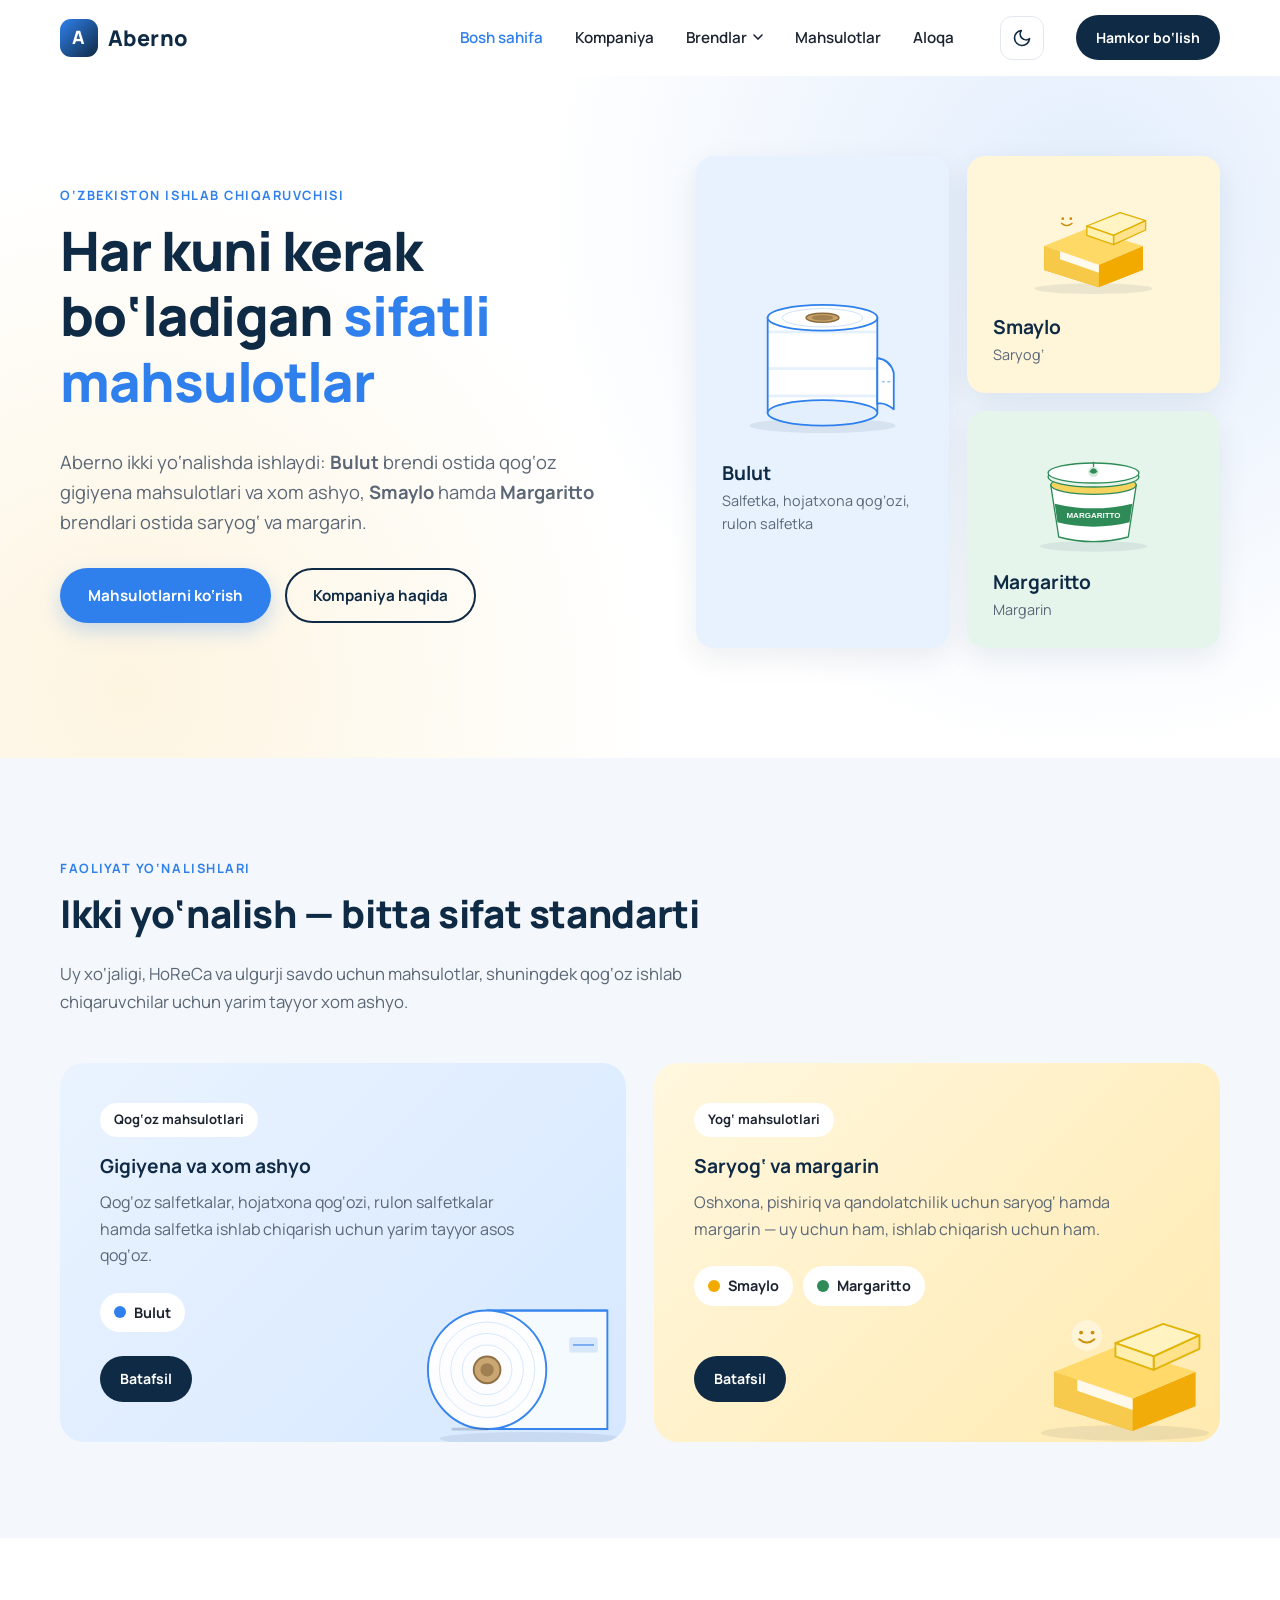
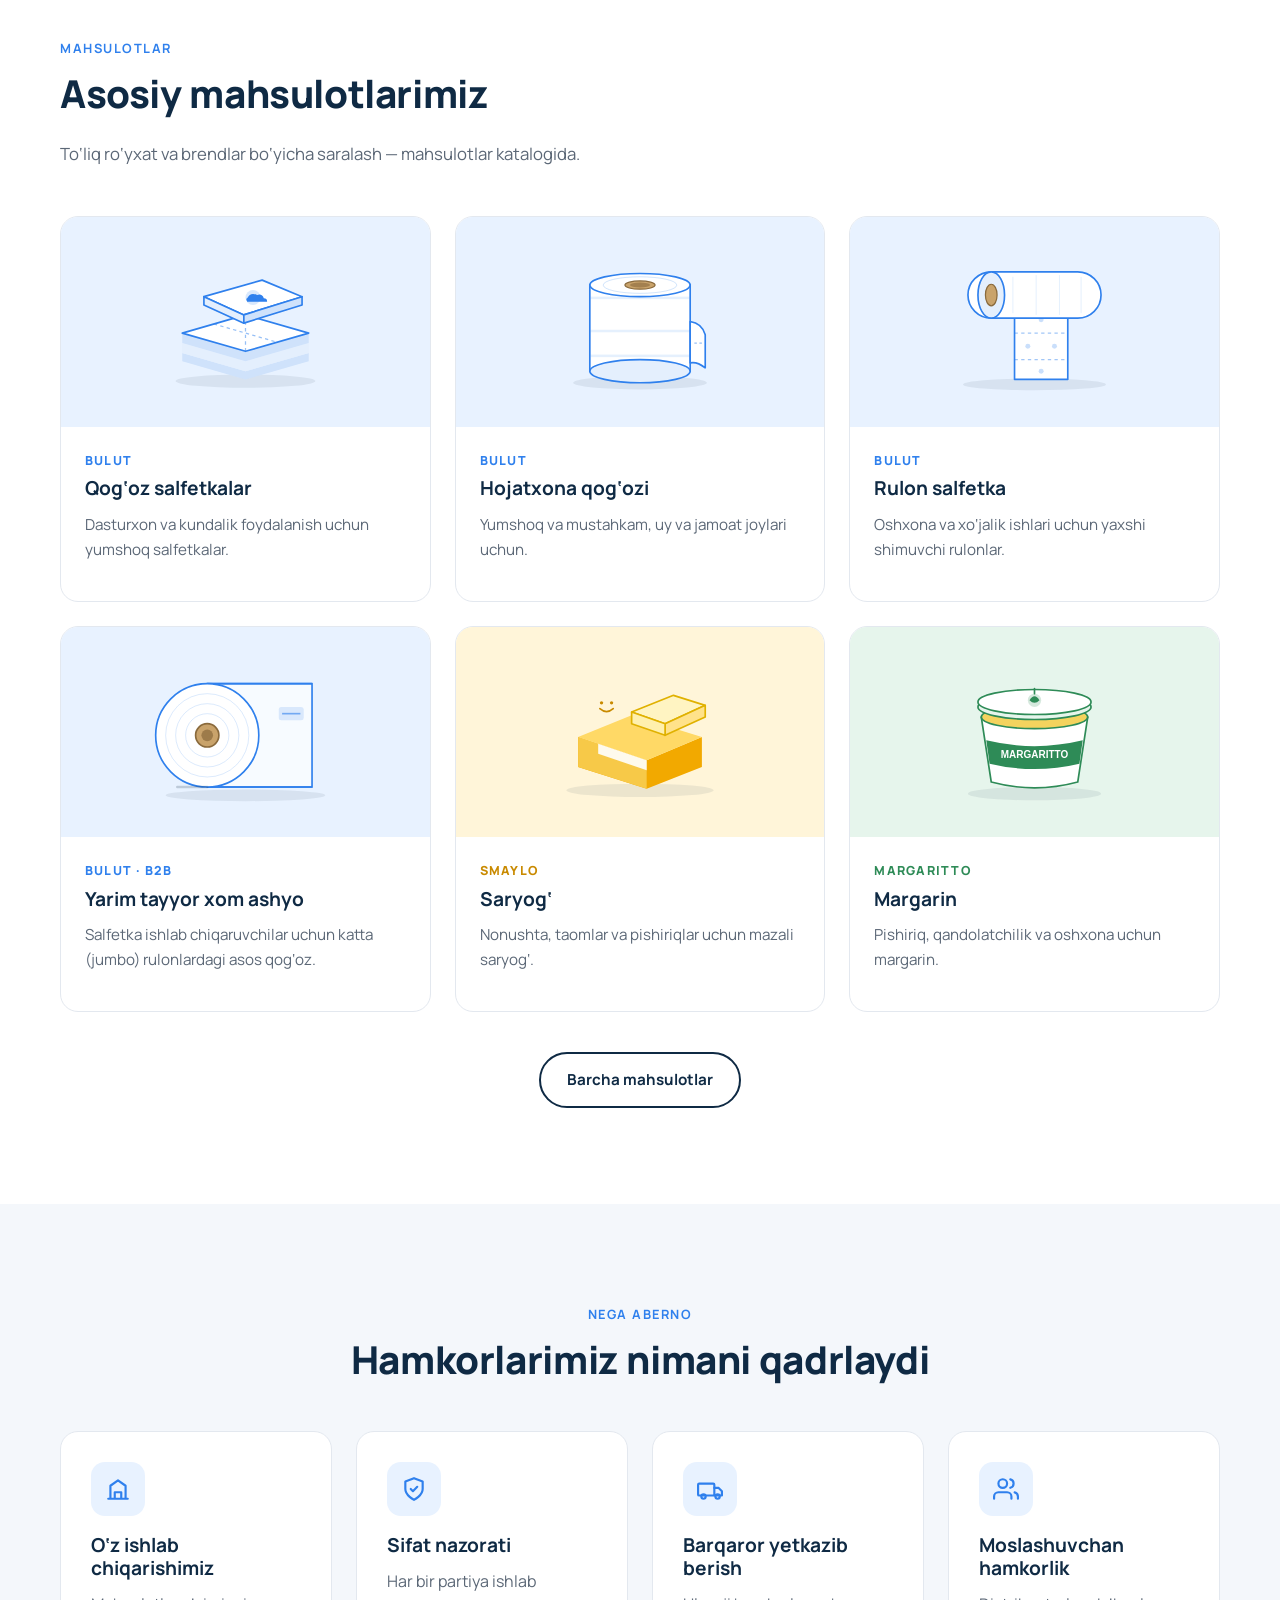
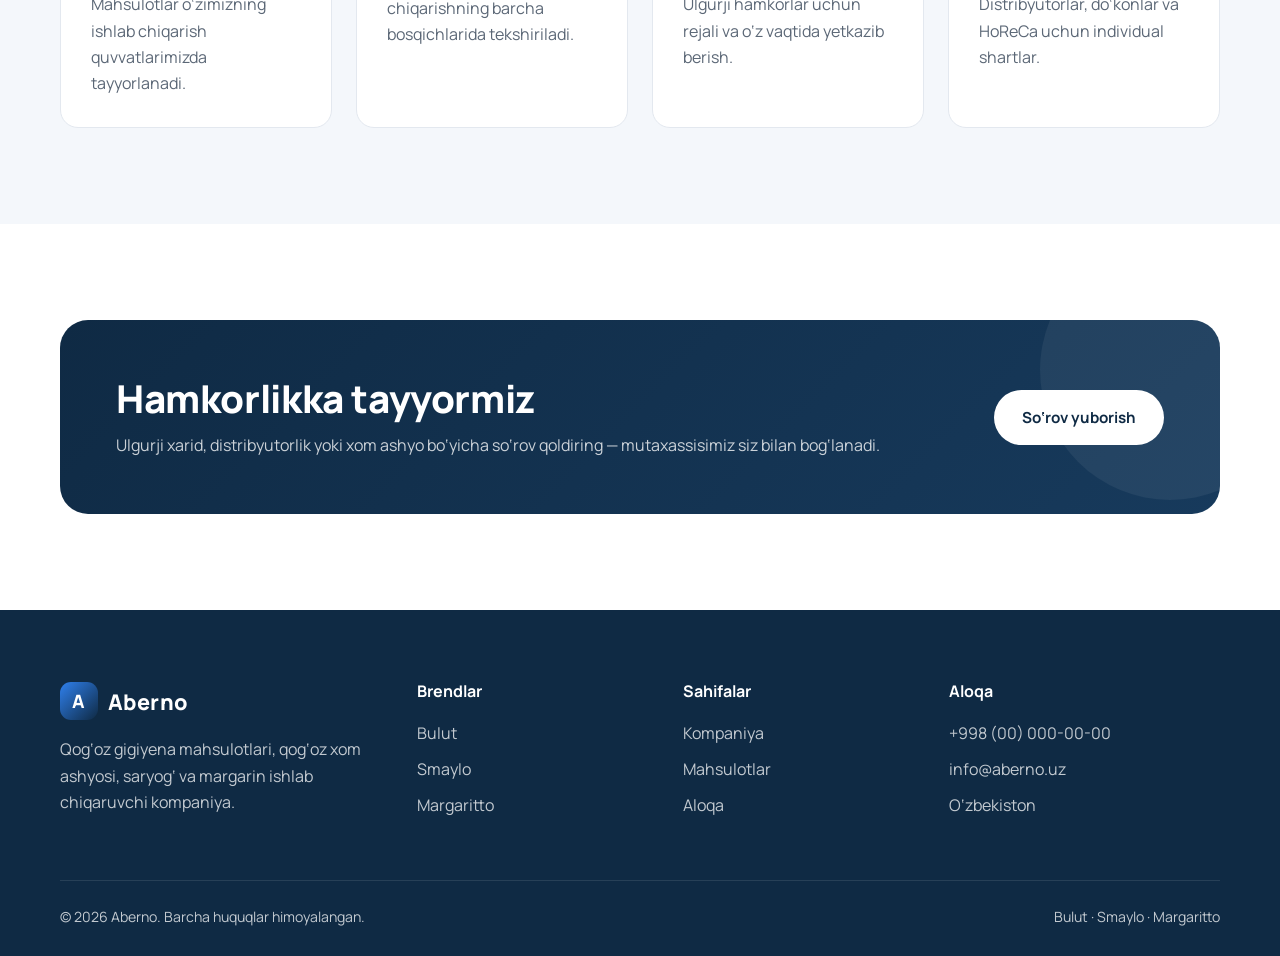
==== commit b4595baf: "Yorug'/qorong'u rejim almashtirgichi qo'shildi" ====
--- a/index.html
+++ b/index.html
@@ -9,6 +9,7 @@
   <link rel="preconnect" href="https://fonts.googleapis.com">
   <link rel="preconnect" href="https://fonts.gstatic.com" crossorigin>
   <link href="https://fonts.googleapis.com/css2?family=Manrope:wght@400;500;600;700;800&display=swap" rel="stylesheet">
+  <script>(function(){var t=null;try{t=localStorage.getItem('aberno-theme')}catch(e){}if(t!=='dark'&&t!=='light')t=matchMedia('(prefers-color-scheme: dark)').matches?'dark':'light';document.documentElement.setAttribute('data-theme',t)})();</script>
   <link rel="stylesheet" href="css/style.css">
 </head>
 <body>
@@ -36,6 +37,10 @@
         <a href="contact.html" class="nav__link">Aloqa</a>
       </nav>
 
+      <button class="theme-toggle" type="button" aria-label="Qorong‘u rejimga o‘tish">
+        <svg class="icon-moon" viewBox="0 0 24 24" fill="none" stroke="currentColor" stroke-width="2" stroke-linecap="round" stroke-linejoin="round" aria-hidden="true"><path d="M21 12.79A9 9 0 1 1 11.21 3 7 7 0 0 0 21 12.79z"/></svg>
+        <svg class="icon-sun" viewBox="0 0 24 24" fill="none" stroke="currentColor" stroke-width="2" stroke-linecap="round" stroke-linejoin="round" aria-hidden="true"><circle cx="12" cy="12" r="5"/><path d="M12 1v2M12 21v2M4.22 4.22l1.42 1.42M18.36 18.36l1.42 1.42M1 12h2M21 12h2M4.22 19.78l1.42-1.42M18.36 5.64l1.42-1.42"/></svg>
+      </button>
       <a href="contact.html" class="btn btn--dark btn--sm header__cta">Hamkor bo‘lish</a>
       <button class="burger" aria-label="Menyuni ochish" aria-controls="nav" aria-expanded="false"><span></span></button>
     </div>
--- a/css/style.css
+++ b/css/style.css
@@ -21,6 +21,17 @@
   --accent: var(--bulut);
   --accent-soft: var(--bulut-soft);
 
+  /* Mavzuga bog'liq ranglar (yorug' rejim) */
+  --bg: #ffffff;
+  --surface: #ffffff;
+  --heading: #0f2a44;
+  --strong: #0f2a44;
+  --header-bg: rgba(255, 255, 255, .92);
+  --paper-grad: linear-gradient(135deg, #eaf3ff, #d6e8ff);
+  --dairy-grad: linear-gradient(135deg, #fff7df, #ffeab0);
+  --success-ink: #1f6b41;
+  color-scheme: light;
+
   --radius: 18px;
   --radius-sm: 10px;
   --shadow: 0 10px 30px rgba(15, 42, 68, .08);
@@ -29,6 +40,31 @@
   --header-h: 76px;
 }
 
+/* Qorong'u rejim */
+:root[data-theme="dark"] {
+  --ink: #e3e9f1;
+  --muted: #9aa9ba;
+  --line: #243347;
+  --soft: #121c29;
+  --bg: #0b131d;
+  --surface: #152131;
+  --heading: #f1f5fa;
+  --strong: #2c4768;
+  --header-bg: rgba(11, 19, 29, .9);
+
+  --bulut-soft: rgba(47, 128, 237, .16);
+  --smaylo-soft: rgba(242, 169, 0, .14);
+  --margaritto-soft: rgba(46, 139, 87, .18);
+
+  --paper-grad: linear-gradient(135deg, #12233a, #183152);
+  --dairy-grad: linear-gradient(135deg, #2a2310, #3a2e0c);
+  --success-ink: #7fd3a3;
+
+  --shadow: 0 10px 30px rgba(0, 0, 0, .35);
+  --shadow-lg: 0 20px 50px rgba(0, 0, 0, .5);
+  color-scheme: dark;
+}
+
 /* Brend sahifalari uchun aksent rangi */
 body.theme-bulut      { --accent: var(--bulut);      --accent-soft: var(--bulut-soft); }
 body.theme-smaylo     { --accent: var(--smaylo);     --accent-soft: var(--smaylo-soft); }
@@ -44,13 +80,14 @@
   font-size: 16px;
   line-height: 1.65;
   color: var(--ink);
-  background: var(--white);
+  background: var(--bg);
   -webkit-font-smoothing: antialiased;
+  transition: background-color .3s, color .3s;
 }
 
 img { max-width: 100%; display: block; }
 a { color: inherit; text-decoration: none; }
-h1, h2, h3, h4 { line-height: 1.2; margin: 0 0 .6em; color: var(--navy); }
+h1, h2, h3, h4 { line-height: 1.2; margin: 0 0 .6em; color: var(--heading); }
 h1 { font-size: clamp(2rem, 4.5vw, 3.4rem); font-weight: 800; letter-spacing: -.02em; }
 h2 { font-size: clamp(1.6rem, 3vw, 2.4rem); font-weight: 800; letter-spacing: -.01em; }
 h3 { font-size: 1.2rem; font-weight: 700; }
@@ -100,9 +137,9 @@
 .btn--primary:hover { box-shadow: 0 12px 26px rgba(47, 128, 237, .35); }
 .theme-smaylo .btn--primary { color: var(--navy); box-shadow: 0 8px 20px rgba(242, 169, 0, .3); }
 .theme-margaritto .btn--primary { box-shadow: 0 8px 20px rgba(46, 139, 87, .3); }
-.btn--dark { background: var(--navy); color: var(--white); }
-.btn--outline { border-color: currentColor; color: var(--navy); background: transparent; }
-.btn--outline:hover { background: var(--navy); color: var(--white); border-color: var(--navy); }
+.btn--dark { background: var(--strong); color: var(--white); }
+.btn--outline { border-color: currentColor; color: var(--heading); background: transparent; }
+.btn--outline:hover { background: var(--heading); color: var(--bg); border-color: var(--heading); }
 .btn--light { background: var(--white); color: var(--navy); }
 .btn--sm { padding: 9px 18px; font-size: .88rem; }
 
@@ -122,7 +159,7 @@
   top: 0;
   z-index: 100;
   height: var(--header-h);
-  background: rgba(255, 255, 255, .92);
+  background: var(--header-bg);
   backdrop-filter: blur(10px);
   border-bottom: 1px solid transparent;
   transition: border-color .2s, box-shadow .2s;
@@ -142,7 +179,7 @@
   font-weight: 800;
   font-size: 1.35rem;
   letter-spacing: .02em;
-  color: var(--navy);
+  color: var(--heading);
 }
 .logo__mark {
   width: 38px;
@@ -185,7 +222,7 @@
   transform: translate(-50%, 8px);
   min-width: 290px;
   padding: 10px;
-  background: var(--white);
+  background: var(--surface);
   border: 1px solid var(--line);
   border-radius: var(--radius);
   box-shadow: var(--shadow-lg);
@@ -207,7 +244,7 @@
   transition: background .2s;
 }
 .dropdown__link:hover { background: var(--soft); }
-.dropdown__link strong { display: block; font-size: .95rem; color: var(--navy); }
+.dropdown__link strong { display: block; font-size: .95rem; color: var(--heading); }
 .dropdown__link small { color: var(--muted); font-size: .8rem; }
 .dot { width: 12px; height: 12px; border-radius: 50%; flex-shrink: 0; }
 .dot--bulut { background: var(--bulut); }
@@ -215,6 +252,27 @@
 .dot--margaritto { background: var(--margaritto); }
 
 .header__cta { flex-shrink: 0; }
+
+/* Mavzu almashtirgich */
+.theme-toggle {
+  flex-shrink: 0;
+  width: 44px;
+  height: 44px;
+  border-radius: 12px;
+  border: 1px solid var(--line);
+  background: var(--surface);
+  color: var(--heading);
+  display: grid;
+  place-items: center;
+  cursor: pointer;
+  transition: background .2s, border-color .2s, transform .2s;
+}
+.theme-toggle:hover { border-color: var(--heading); transform: translateY(-1px); }
+.theme-toggle:focus-visible { outline: 2px solid var(--bulut); outline-offset: 2px; }
+.theme-toggle svg { width: 20px; height: 20px; grid-area: 1 / 1; transition: opacity .25s, transform .35s; }
+.theme-toggle .icon-sun { opacity: 0; transform: rotate(-90deg) scale(.6); }
+:root[data-theme="dark"] .theme-toggle .icon-sun { opacity: 1; transform: none; }
+:root[data-theme="dark"] .theme-toggle .icon-moon { opacity: 0; transform: rotate(90deg) scale(.6); }
 
 .burger {
   display: none;
@@ -234,7 +292,7 @@
   left: 50%;
   width: 20px;
   height: 2px;
-  background: var(--navy);
+  background: var(--heading);
   border-radius: 2px;
   transform: translateX(-50%);
   transition: transform .25s, background .25s;
@@ -255,7 +313,7 @@
   background:
     radial-gradient(circle at 85% 20%, rgba(47, 128, 237, .14), transparent 45%),
     radial-gradient(circle at 10% 90%, rgba(242, 169, 0, .12), transparent 40%),
-    var(--white);
+    var(--bg);
 }
 .hero__grid {
   display: grid;
@@ -290,7 +348,7 @@
 /* ---------- Page hero (ichki sahifalar) ---------- */
 .page-hero {
   padding: 72px 0 64px;
-  background: linear-gradient(180deg, var(--accent-soft), var(--white));
+  background: linear-gradient(180deg, var(--accent-soft), var(--bg));
 }
 .page-hero--dark {
   background: linear-gradient(135deg, var(--navy), var(--navy-2));
@@ -319,7 +377,7 @@
   align-items: center;
 }
 .brand-hero__art {
-  background: var(--white);
+  background: var(--surface);
   border-radius: 28px;
   padding: 40px;
   box-shadow: var(--shadow-lg);
@@ -330,7 +388,7 @@
   gap: 10px;
   padding: 8px 16px 8px 8px;
   border-radius: 999px;
-  background: var(--white);
+  background: var(--surface);
   box-shadow: var(--shadow);
   font-weight: 700;
   margin-bottom: 22px;
@@ -361,13 +419,13 @@
   flex-direction: column;
   min-height: 360px;
 }
-.direction--paper { background: linear-gradient(135deg, #eaf3ff, #d6e8ff); }
-.direction--dairy { background: linear-gradient(135deg, #fff7df, #ffeab0); }
+.direction--paper { background: var(--paper-grad); }
+.direction--dairy { background: var(--dairy-grad); }
 .direction__tag {
   align-self: flex-start;
   padding: 6px 14px;
   border-radius: 999px;
-  background: rgba(255, 255, 255, .8);
+  background: var(--surface);
   font-size: .82rem;
   font-weight: 700;
   margin-bottom: 18px;
@@ -379,7 +437,7 @@
   align-items: center;
   gap: 8px;
   padding: 8px 14px;
-  background: var(--white);
+  background: var(--surface);
   border-radius: 999px;
   font-weight: 700;
   font-size: .9rem;
@@ -402,7 +460,7 @@
 .grid--4 { grid-template-columns: repeat(4, 1fr); }
 
 .card {
-  background: var(--white);
+  background: var(--surface);
   border: 1px solid var(--line);
   border-radius: var(--radius);
   padding: 30px;
@@ -424,7 +482,7 @@
 
 /* Mahsulot kartasi */
 .product {
-  background: var(--white);
+  background: var(--surface);
   border: 1px solid var(--line);
   border-radius: var(--radius);
   overflow: hidden;
@@ -472,7 +530,7 @@
   padding: 10px 20px;
   border-radius: 999px;
   border: 1px solid var(--line);
-  background: var(--white);
+  background: var(--surface);
   font-family: inherit;
   font-weight: 700;
   font-size: .92rem;
@@ -480,8 +538,8 @@
   cursor: pointer;
   transition: all .2s;
 }
-.filter-btn:hover { border-color: var(--navy); }
-.filter-btn.is-active { background: var(--navy); color: var(--white); border-color: var(--navy); }
+.filter-btn:hover { border-color: var(--heading); }
+.filter-btn.is-active { background: var(--heading); color: var(--bg); border-color: var(--heading); }
 .product.is-hidden { display: none; }
 
 /* ---------- Afzalliklar / raqamlar ---------- */
@@ -518,7 +576,7 @@
   position: relative;
   padding: 28px;
   border-radius: var(--radius);
-  background: var(--white);
+  background: var(--surface);
   border: 1px solid var(--line);
 }
 .process__step::before {
@@ -581,7 +639,7 @@
   padding: 22px;
   border-radius: var(--radius);
   border: 1px solid var(--line);
-  background: var(--white);
+  background: var(--surface);
 }
 .contact-item .card__icon { margin: 0; flex-shrink: 0; }
 .contact-item h3 { font-size: 1rem; margin-bottom: 2px; }
@@ -590,13 +648,13 @@
 .form {
   padding: 36px;
   border-radius: 24px;
-  background: var(--white);
+  background: var(--surface);
   box-shadow: var(--shadow-lg);
   border: 1px solid var(--line);
 }
 .form__row { display: grid; grid-template-columns: 1fr 1fr; gap: 16px; }
 .field { display: flex; flex-direction: column; gap: 6px; margin-bottom: 16px; }
-.field label { font-weight: 700; font-size: .9rem; color: var(--navy); }
+.field label { font-weight: 700; font-size: .9rem; color: var(--heading); }
 .field input,
 .field select,
 .field textarea {
@@ -613,7 +671,7 @@
 .field textarea { min-height: 130px; resize: vertical; }
 .field input:focus,
 .field select:focus,
-.field textarea:focus { outline: none; border-color: var(--bulut); background: var(--white); }
+.field textarea:focus { outline: none; border-color: var(--bulut); background: var(--surface); }
 .field.has-error input,
 .field.has-error select,
 .field.has-error textarea { border-color: #d64545; }
@@ -624,7 +682,7 @@
   padding: 16px 18px;
   border-radius: 12px;
   background: var(--margaritto-soft);
-  color: #1f6b41;
+  color: var(--success-ink);
   font-weight: 600;
   margin-bottom: 18px;
 }
@@ -652,7 +710,7 @@
 .faq__item {
   border: 1px solid var(--line);
   border-radius: var(--radius-sm);
-  background: var(--white);
+  background: var(--surface);
   overflow: hidden;
 }
 .faq__q {
@@ -667,7 +725,7 @@
   font-family: inherit;
   font-weight: 700;
   font-size: 1rem;
-  color: var(--navy);
+  color: var(--heading);
   text-align: left;
   cursor: pointer;
 }
@@ -685,7 +743,7 @@
 .value {
   padding: 28px;
   border-radius: var(--radius);
-  background: var(--white);
+  background: var(--surface);
   border: 1px solid var(--line);
 }
 .value h3 { font-size: 1.05rem; }
@@ -730,7 +788,7 @@
   height: 46px;
   border-radius: 50%;
   border: 0;
-  background: var(--navy);
+  background: var(--strong);
   color: var(--white);
   font-size: 1.2rem;
   cursor: pointer;
@@ -753,8 +811,10 @@
 
 @media (max-width: 920px) {
   :root { --header-h: 68px; }
-  .burger { display: block; }
+  .burger { display: block; margin-left: 0; }
   .header__cta { display: none; }
+  .theme-toggle { margin-left: auto; }
+  .header__inner { gap: 10px; }
 
   .nav {
     position: fixed;
@@ -766,7 +826,7 @@
     align-items: stretch;
     gap: 4px;
     padding: 20px;
-    background: var(--white);
+    background: var(--surface);
     overflow-y: auto;
     transform: translateX(100%);
     transition: transform .3s ease;
